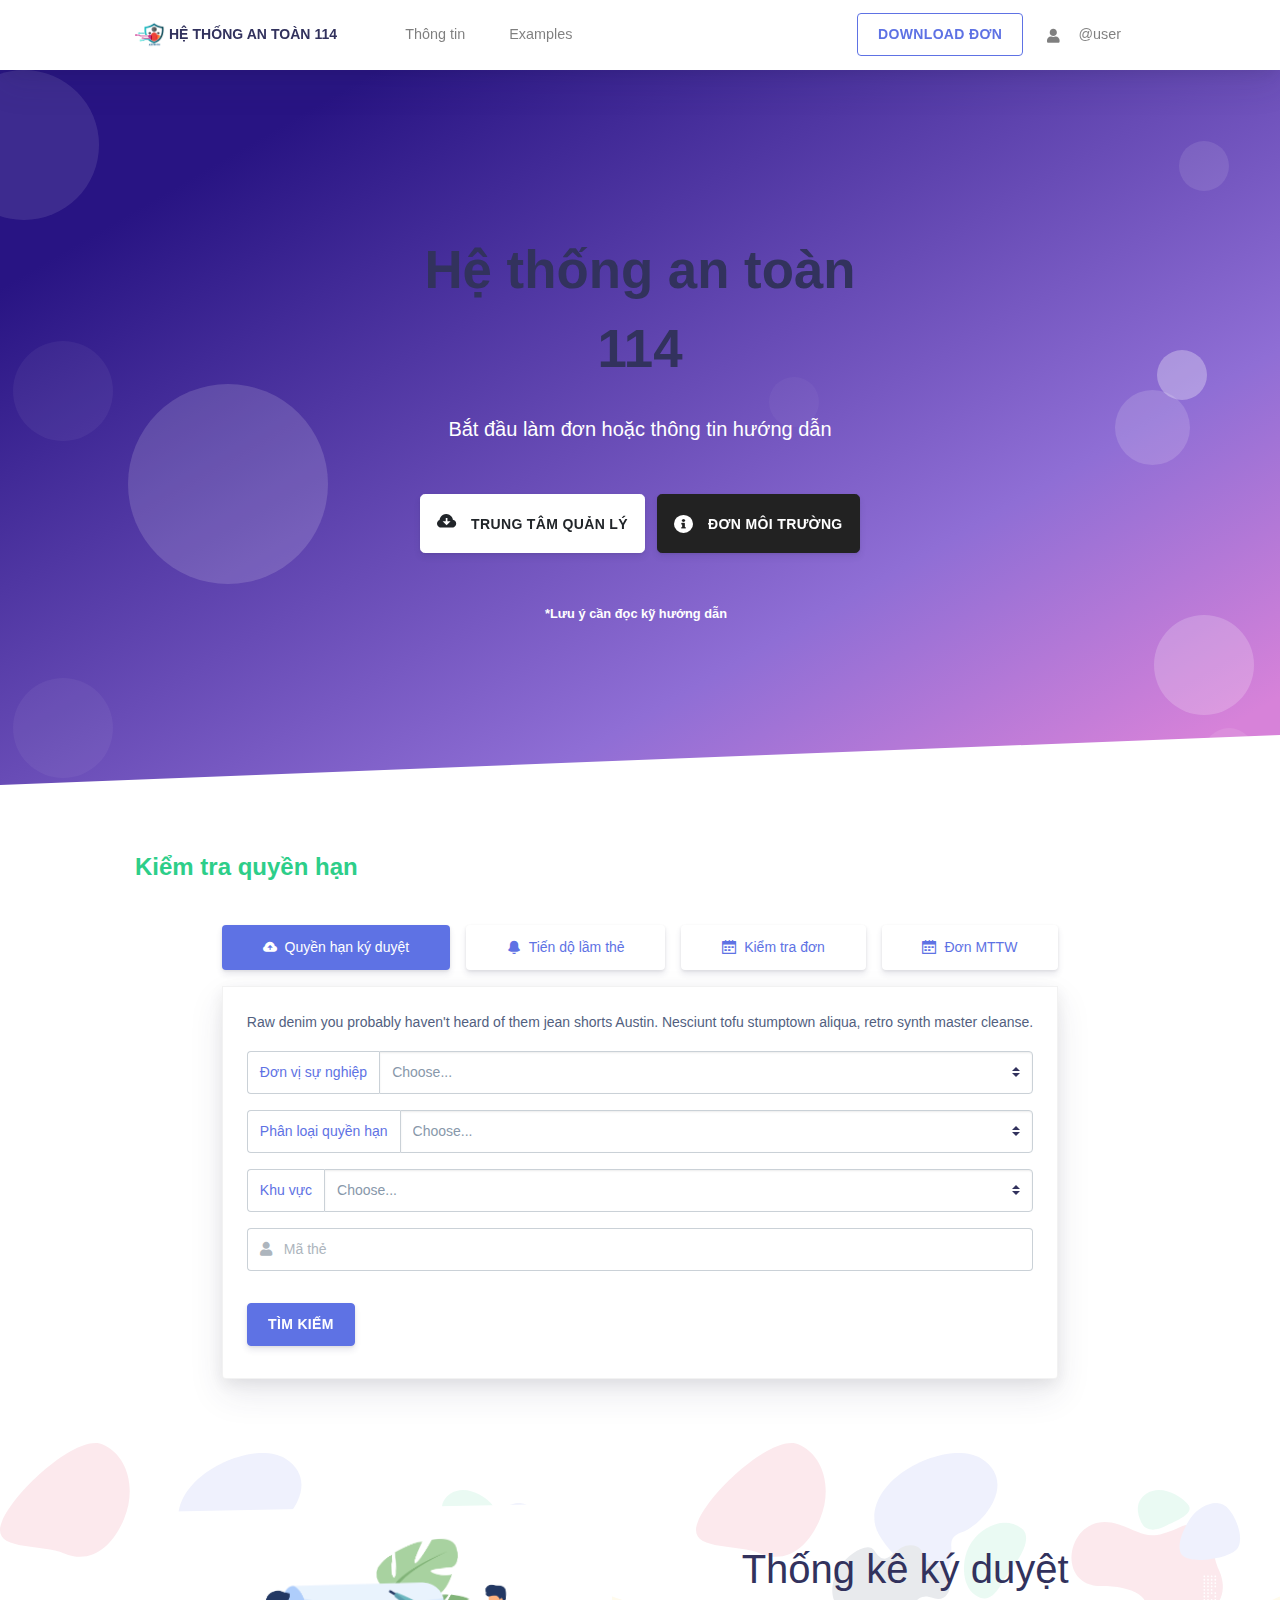
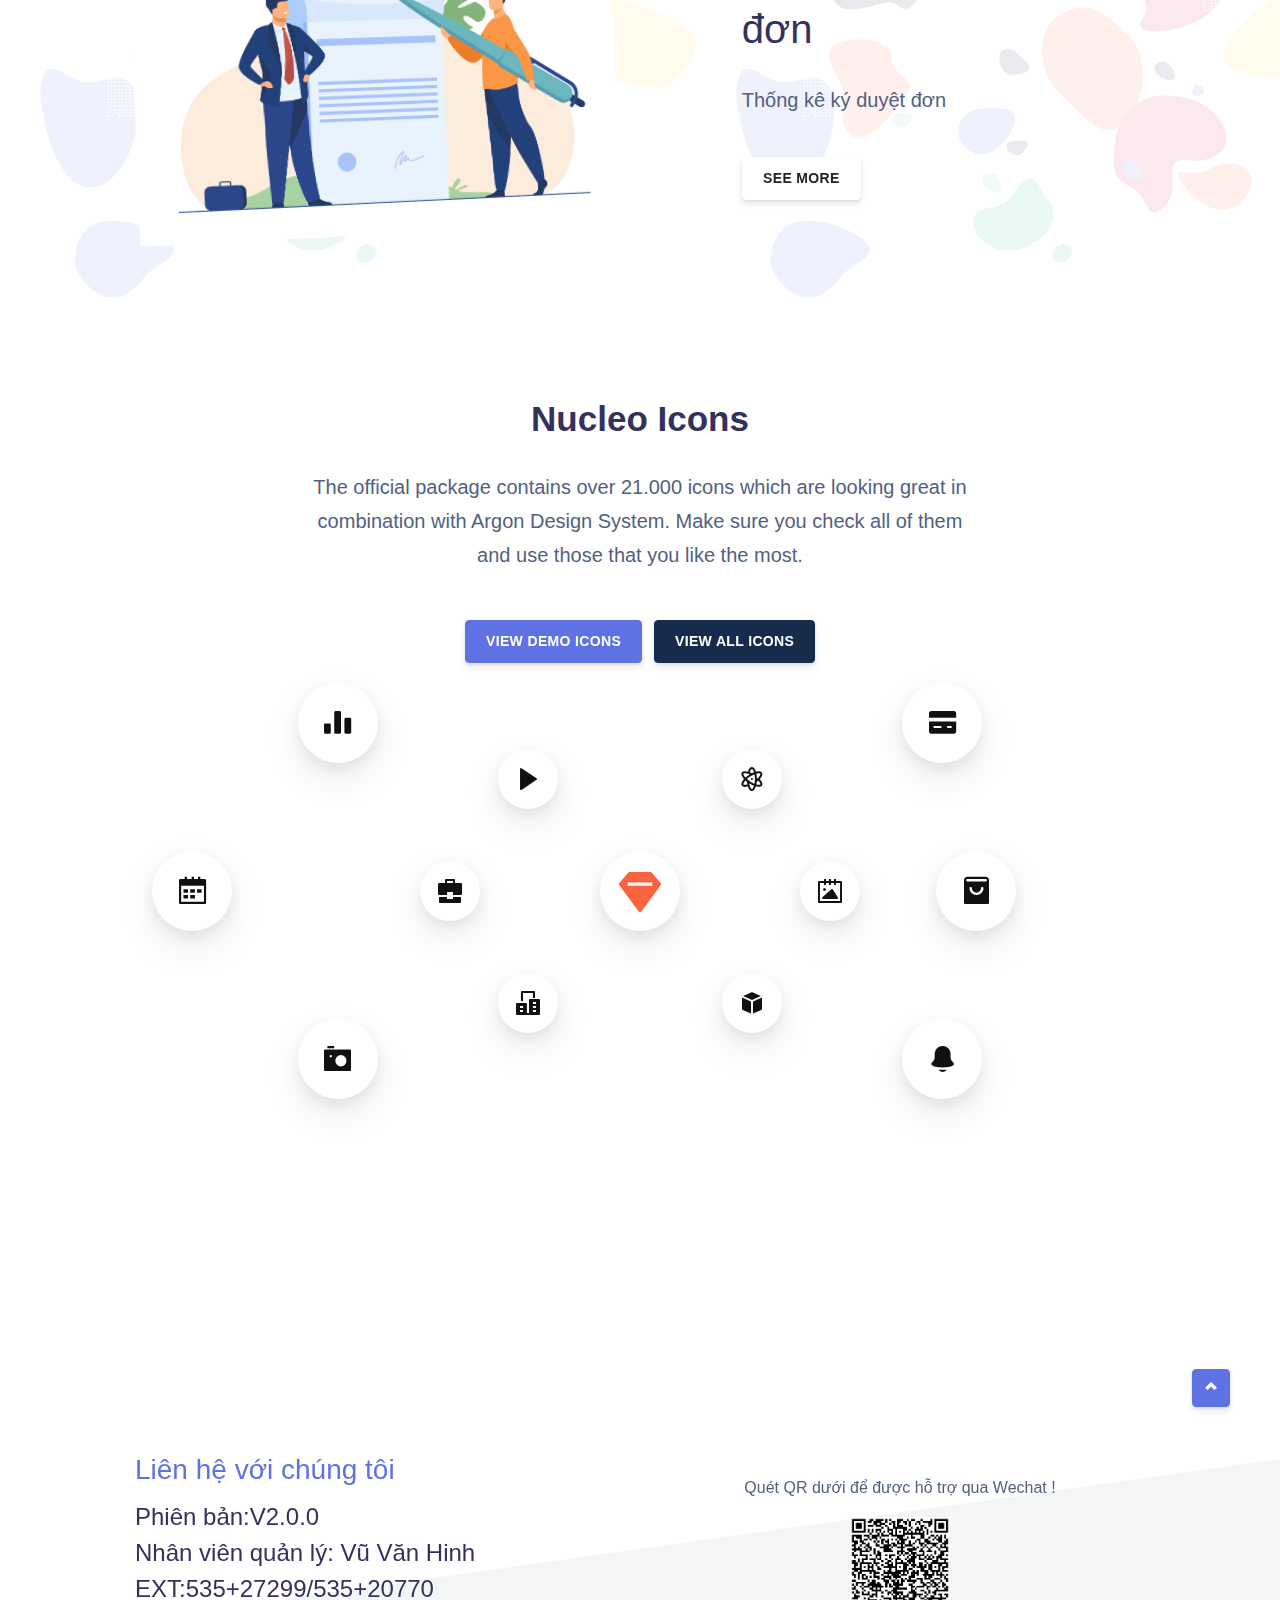
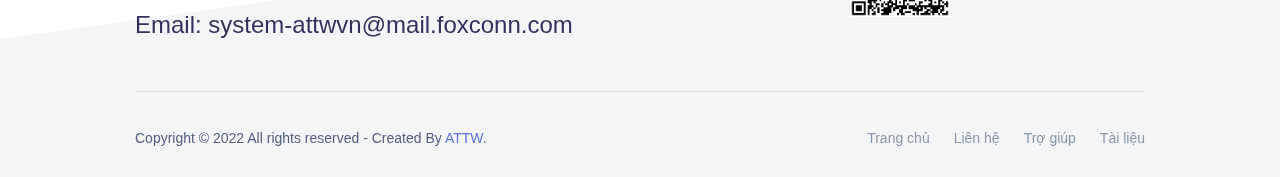
==== user.html @ 5fa516f0 "thêm các trang  mới" ====
<!DOCTYPE html>
<html lang="en">

<head>
  <meta charset="utf-8" />
  <meta name="viewport" content="width=device-width, initial-scale=1, shrink-to-fit=no">
  <link rel="shortcut icon" href="assets/img/icons/favicon.ico" type="image/x-icon">
  <title>
    Trang chủ
  </title>
  <!--     Fonts and icons     -->

  <link href="fontawesome-free-5.15.4-web/css/all.css" rel="stylesheet">
  <!-- Nucleo Icons -->
  <link href="./assets/css/nucleo-icons.css" rel="stylesheet" />
  <link href="./assets/css/nucleo-svg.css" rel="stylesheet" />
  <!-- Font Awesome Icons -->
  <link href="./assets/css/font-awesome.css" rel="stylesheet" />
  <link href="./assets/css/nucleo-svg.css" rel="stylesheet" />
  <!-- CSS Files -->
  <link href="./assets/css/argon-design-system.css?v=1.2.2" rel="stylesheet" />

  <link rel="stylesheet" href="./assets/css/main.css">
</head>

<body class="index-page">
  <!-- Navbar -->
  <nav id="navbar-main"
    class="navbar navbar-main navbar-expand-lg bg-white navbar-light position-sticky top-0 shadow py-2">
    <div class="container">
      <a class="navbar-brand mr-lg-5" href="./index.html">
        <img src="./assets/img/logosystem.png">
        Hệ thống An toàn 114
      </a>
      <button class="navbar-toggler" type="button" data-toggle="collapse" data-target="#navbar_global"
        aria-controls="navbar_global" aria-expanded="false" aria-label="Toggle navigation">
        <span class="navbar-toggler-icon"></span>
      </button>
      <div class="navbar-collapse collapse" id="navbar_global">
        <div class="navbar-collapse-header">
          <div class="row">
            <div class="col-6 collapse-brand">
              <a href="./index.html">
                <img src="./assets/img/logosystem.png">
              </a>
            </div>
            <div class="col-6 collapse-close">
              <button type="button" class="navbar-toggler" data-toggle="collapse" data-target="#navbar_global"
                aria-controls="navbar_global" aria-expanded="false" aria-label="Toggle navigation">
                <span></span>
                <span></span>
              </button>
            </div>
          </div>
        </div>
        <ul class="navbar-nav navbar-nav-hover align-items-lg-center">
            <li class="nav-item dropdown">
                <a href="#" class="nav-link" data-toggle="dropdown" href="#" role="button">
                  <i class="ni ni-ui-04 d-lg-none"></i>
                  <span class="nav-link-inner--text">Thông tin</span>
                </a>
                <div class="dropdown-menu dropdown-menu-xl">
                  <div class="dropdown-menu-inner">
                    <a href="#" class="media d-flex align-items-center">
                      <div class="icon icon-shape bg-gradient-primary rounded-circle text-white">
                        <i class="fas fa-pencil-alt"></i>
                      </div>
                      <div class="media-body ml-3">
                        <h6 class="heading text-primary mb-md-1">Thống kê ký duyệt</h6>
                        <p class="description d-none d-md-inline-block mb-0">Thống kê kí duyệt trực ban</p>
                      </div>
                    </a>
                    <a href="#" class="media d-flex align-items-center">
                      <div class="icon icon-shape bg-gradient-success rounded-circle text-white">
                        <i class="fas fa-comment"></i>
                      </div>
                      <div class="media-body ml-3">
                        <h6 class="heading text-primary mb-md-1">Tin nhắn báo sự cố</h6>
                        <p class="description d-none d-md-inline-block mb-0">Liệt kê gửi tin nhắn sự cố.</p>
                      </div>
                    </a>
                    <a href="#" class="media d-flex align-items-center">
                      <div class="icon icon-shape bg-gradient-warning rounded-circle text-white">
                        <i class="fas fa-viruses"></i>
                      </div>
                      <div class="media-body ml-3">
                        <h5 class="heading text-warning mb-md-1">Covid - 19</h5>
                        <p class="description d-none d-md-inline-block mb-0">Thông tin về Covid 19</p>
                      </div>
                    </a>
                  </div>
                </div>
              </li>
          <li class="nav-item dropdown">
            <a href="#" class="nav-link" data-toggle="dropdown" href="#" role="button">
              <i class="ni ni-collection d-lg-none"></i>
              <span class="nav-link-inner--text">Examples</span>
            </a>
            <div class="dropdown-menu">
              <a href="./examples/landing.html" class="dropdown-item">Landing</a>
              <a href="./examples/profile.html" class="dropdown-item">Profile</a>
              <a href="./examples/login.html" class="dropdown-item">Login</a>
              <a href="./examples/register.html" class="dropdown-item">Register</a>
            </div>
          </li>
        </ul>
        <ul class="navbar-nav align-items-lg-center ml-lg-auto">          
          <li class="nav-item">
            <a class="btn btn-outline-primary" href="#" target="_blank">
              <span class="nav-link-inner--text">Download đơn</span>
            </a>
          </li>
          <li class="nav-item dropdown">
            <a href="#" class="nav-link" data-toggle="dropdown" href="#" role="button">
              <i class="fas fa-user"></i>
              <span class="nav-link-inner--text">@user</span>
            </a>
            <div class="dropdown-menu">
              <a href="#" class="dropdown-item">Đổi mật khẩu</a>
              <a href="#" class="dropdown-item">Đăng xuất</a>
            </div>
          </li>
        </ul>
      </div>
    </div>
  </nav>
  <!-- End Navbar -->
  <div class="wrapper">
    <div class="section section-hero section-shaped">
      <div class="shape shape-style-1 shape-primary">
        <span class="span-150"></span>
        <span class="span-50"></span>
        <span class="span-50"></span>
        <span class="span-75"></span>
        <span class="span-100"></span>
        <span class="span-75"></span>
        <span class="span-50"></span>
        <span class="span-100"></span>
        <span class="span-50"></span>
        <span class="span-100"></span>
      </div>
      <div class="page-header">
        <div class="container shape-container d-flex align-items-center py-lg">
          <div class="col px-0">
            <div class="row align-items-center justify-content-center">
              <div class="col-lg-6 text-center">
                <div class="col-sm-12">
                  <h1 class="display-1 ">Hệ thống an toàn 114</h1>
                </div>
                <p class="lead text-white">Bắt đầu làm đơn hoặc thông tin hướng dẫn</p>
                <div class="btn-wrapper mt-5">
                  <a href="#" class="btn btn-lg btn-white btn-icon mb-3 mb-sm-0">
                    <span class="btn-inner--icon"><i class="ni ni-cloud-download-95"></i></span>
                    <span class="btn-inner--text">Trung tâm quản lý</span>
                  </a>
                  <a href="#" class="btn btn-lg btn-github btn-icon mb-3 mb-sm-0" target="_blank">
                    <span class="btn-inner--icon"><i class="fas fa-info-circle"></i></span>
                    <span class="btn-inner--text">Đơn môi trường</span>
                  </a>
                </div>
                <div class="mt-5">
                  <small class="font-weight-bold mb-0 mr-2 text-white">*Lưu ý cần đọc kỹ hướng dẫn</small>
                </div>
              </div>
            </div>
          </div>
        </div>
      </div>
      <div class="separator separator-bottom separator-skew zindex-100">
        <svg x="0" y="0" viewBox="0 0 2560 100" preserveAspectRatio="none" version="1.1"
          xmlns="http://www.w3.org/2000/svg">
          <polygon class="fill-white" points="2560 0 2560 100 0 100"></polygon>
        </svg>
      </div>
    </div>
    

    <div class="section section-components">
      <div class="container">
        <h3 class="h4 text-success font-weight-bold mb-4">Kiểm tra quyền hạn </h4>
          <div class="row justify-content-center">
            <div class="col-lg-16">
              <!-- Tabs with icons -->
              
              <div class="nav-wrapper">
                <ul class="nav nav-pills nav-fill flex-column flex-md-row" id="tabs-icons-text" role="tablist">
                  <li class="nav-item">
                    <a class="nav-link mb-sm-3 mb-md-0 active" id="tabs-icons-text-1-tab" data-toggle="tab"
                      href="#tabs-icons-text-1" role="tab" aria-controls="tabs-icons-text-1" aria-selected="true"><i
                        class="ni ni-cloud-upload-96 mr-2"></i>Quyền hạn ký duyệt</a>
                  </li>
                  <li class="nav-item">
                    <a class="nav-link mb-sm-3 mb-md-0" id="tabs-icons-text-2-tab" data-toggle="tab"
                      href="#tabs-icons-text-2" role="tab" aria-controls="tabs-icons-text-2" aria-selected="false"><i
                        class="ni ni-bell-55 mr-2"></i>Tiến dộ lầm thẻ</a>
                  </li>
                  <li class="nav-item">
                    <a class="nav-link mb-sm-3 mb-md-0" id="tabs-icons-text-3-tab" data-toggle="tab"
                      href="#tabs-icons-text-3" role="tab" aria-controls="tabs-icons-text-3" aria-selected="false"><i
                        class="ni ni-calendar-grid-58 mr-2"></i>Kiểm tra đơn</a>
                  </li>
                  <li class="nav-item">
                    <a class="nav-link mb-sm-3 mb-md-0" id="tabs-icons-text-3-tab" data-toggle="tab"
                      href="#tabs-icons-text-4" role="tab" aria-controls="tabs-icons-text-3" aria-selected="false"><i
                        class="ni ni-calendar-grid-58 mr-2"></i>Đơn MTTW</a>
                  </li>
                </ul>
              </div>
              <div class="card shadow">
                <div class="card-body">
                  <div class="tab-content" id="myTabContent">
                    <div class="tab-pane fade show active" id="tabs-icons-text-1" role="tabpanel"
                      aria-labelledby="tabs-icons-text-1-tab">
                       <p class="description">Raw denim you probably haven't heard of them jean shorts Austin. Nesciunt
                        tofu stumptown aliqua, retro synth master cleanse.</p>
                        <div class="input-group mb-3">
                            <div class="input-group-prepend">
                              <label class="input-group-text text-primary" for="inputGroupSelect01">Đơn vị sự nghiệp</label>
                            </div>
                            <select class="custom-select" id="inputGroupSelect01">
                              <option selected>Choose...</option>
                              <option value="1">One</option>
                              <option value="2">Two</option>
                              <option value="3">Three</option>
                            </select>
                        </div>
                        <div class="input-group mb-3">
                            <div class="input-group-prepend">
                              <label class="input-group-text text-primary" for="inputGroupSelect01">Phân loại quyền hạn</label>
                            </div>
                            <select class="custom-select" id="inputGroupSelect01">
                              <option selected>Choose...</option>
                              <option value="1">One</option>
                              <option value="2">Two</option>
                              <option value="3">Three</option>
                            </select>
                        </div>
                        <div class="input-group mb-3">
                            <div class="input-group-prepend">
                              <label class="input-group-text text-primary" for="inputGroupSelect01">Khu vực</label>
                            </div>
                            <select class="custom-select" id="inputGroupSelect01">
                              <option selected>Choose...</option>
                              <option value="1">One</option>
                              <option value="2">Two</option>
                              <option value="3">Three</option>
                            </select>
                        </div>
                        <div class="form-group">
                            <div class="input-group mb-4">
                              <div class="input-group-prepend">
                                <span class="input-group-text"><i class="fas fa-user"></i></span>
                              </div>
                              <input class="form-control" placeholder="Mã thẻ" type="text">
                            </div>
                        </div>
                        <button type="button" class="btn btn-primary ">Tìm kiếm</button>
                    </div>
                    <div class="tab-pane fade" id="tabs-icons-text-2" role="tabpanel"
                      aria-labelledby="tabs-icons-text-2-tab">
                        <div class="form-group">
                            <div class="input-group mb-4">
                            <div class="input-group-prepend">
                                <span class="input-group-text"><i class="fas fa-user"></i></span>
                            </div>
                            <input class="form-control" placeholder="CMND / hộ chiếu" type="text">
                            </div>
                        </div>
                        <button type="button" class="btn btn-primary ">Tìm kiếm</button>
                    </div>
                    <div class="tab-pane fade" id="tabs-icons-text-3" role="tabpanel"
                      aria-labelledby="tabs-icons-text-3-tab">
                        <div class="input-group mb-3">
                            <div class="input-group-prepend">
                            <label class="input-group-text text-primary" for="inputGroupSelect01">Loại đơn</label>
                            </div>
                            <select class="custom-select" id="inputGroupSelect01">
                            <option selected>Choose...</option>
                            <option value="1">One</option>
                            <option value="2">Two</option>
                            <option value="3">Three</option>
                            </select>                        
                        </div>
                        <div class="form-group">
                            <div class="input-group mb-4">
                            <div class="input-group-prepend">
                                <span class="input-group-text"><i class="fas fa-user"></i></span>
                            </div>
                            <input class="form-control" placeholder="Mã đơn" type="text">
                            </div>
                        </div>
                        <button type="button" class="btn btn-primary ">Tìm kiếm</button>
                    </div>
                    <div class="tab-pane fade" id="tabs-icons-text-4" role="tabpanel"
                      aria-labelledby="tabs-icons-text-3-tab">
                        <p class="description">Test</p>
                        <div class="input-group mb-3">
                            <div class="input-group-prepend">
                            <label class="input-group-text text-primary" for="inputGroupSelect01">Loại đơn</label>
                            </div>
                            <select class="custom-select" id="inputGroupSelect01">
                            <option selected>Choose...</option>
                            <option value="1">One</option>
                            <option value="2">Two</option>
                            <option value="3">Three</option>
                            </select>                        
                        </div>
                        <div class="form-group">
                            <div class="input-group mb-4">
                            <div class="input-group-prepend">
                                <span class="input-group-text"><i class="fas fa-user"></i></span>
                            </div>
                            <input class="form-control" placeholder="Mã đơn" type="text">
                            </div>
                        </div>
                        <button type="button" class="btn btn-primary ">Tìm kiếm</button>
                        </div>
                  </div>
                </div>
              </div>
            </div>
           
          </div>


      </div>
    </div>
  </div>
  </div>


  <div class="section" style="background-image: url('./assets/img/ill/1.svg');">
    <div class="container py-md">
      <div class="row justify-content-between align-items-center">
        <div class="col-lg-6 mb-lg-auto">
          <div class="rounded overflow-hidden transform-perspective-left">
            <div id="carousel_example" class="carousel slide" data-ride="carousel">
              <ol class="carousel-indicators">
                <li data-target="#carousel_example" data-slide-to="0" class="active"></li>
                <li data-target="#carousel_example" data-slide-to="1"></li>
                <li data-target="#carousel_example" data-slide-to="2"></li>
              </ol>
              <div class="carousel-inner">
                <div class="carousel-item active">
                  <img class="img-fluid" src="./assets/img/theme/10491.jpg" alt="First slide">
                </div>
                <div class="carousel-item">
                  <img class="img-fluid" src="./assets/img/theme/4952521.jpg" alt="Second slide">
                </div>
                <div class="carousel-item">
                  <img class="img-fluid" src="./assets/img/theme/male-lawyer-signing-contract-with-pen-clipboard.jpg" alt="Third slide">
                </div>
              </div>
              <a class="carousel-control-prev" href="#carousel_example" role="button" data-slide="prev">
                <span class="carousel-control-prev-icon" aria-hidden="true"></span>
                <span class="sr-only">Previous</span>
              </a>
              <a class="carousel-control-next" href="#carousel_example" role="button" data-slide="next">
                <span class="carousel-control-next-icon" aria-hidden="true"></span>
                <span class="sr-only">Next</span>
              </a>
            </div>
          </div>
        </div>
        <div class="col-lg-5 mb-5 mb-lg-0">
          <h1 class="font-weight-light">Thống kê ký duyệt đơn</h1>
          <p class="lead mt-4">Thống kê ký duyệt đơn </p>
          <a href="#"
            class="btn btn-white mt-4">See more</a>
        </div>
      </div>
    </div>
  </div>
  <div class="section section-lg section-nucleo-icons pb-250">
    <div class="container">
      <div class="row justify-content-center">
        <div class="col-lg-8 text-center">
          <h2 class="display-3">Nucleo Icons</h2>
          <p class="lead">
            The official package contains over 21.000 icons which are looking great in combination with Argon Design
            System. Make sure you check all of them and use those that you like the most.
          </p>
          <div class="btn-wrapper">
            <a href="https://demos.creative-tim.com/argon-design-system/docs/foundation/icons.html"
              class="btn btn-primary">View demo icons</a>
            <a href="https://nucleoapp.com/?ref=1712" target="_blank" rel="nofollow"
              class="btn btn-default mt-3 mt-md-0">View all icons</a>
          </div>
        </div>
      </div>
      <div class="blur--hover">
        <a href="#" rel="nofollow">
          <div class="icons-container blur-item mt-5 on-screen" data-toggle="on-screen">
            <!-- Center -->
            <i class="icon ni ni-diamond"></i>
            <!-- Right 1 -->
            <i class="icon icon-sm ni ni-album-2"></i>
            <i class="icon icon-sm ni ni-app"></i>
            <i class="icon icon-sm ni ni-atom"></i>
            <!-- Right 2 -->
            <i class="icon ni ni-bag-17"></i>
            <i class="icon ni ni-bell-55"></i>
            <i class="icon ni ni-credit-card"></i>
            <!-- Left 1 -->
            <i class="icon icon-sm ni ni-briefcase-24"></i>
            <i class="icon icon-sm ni ni-building"></i>
            <i class="icon icon-sm ni ni-button-play"></i>
            <!-- Left 2 -->
            <i class="icon ni ni-calendar-grid-58"></i>
            <i class="icon ni ni-camera-compact"></i>
            <i class="icon ni ni-chart-bar-32"></i>
          </div>
          <span class="blur-hidden h5 text-success">Làm đơn ra vào cổng & hỗ trợ</span>
        </a>
      </div>
    </div>
  </div>
  <br /><br />
  <div class="back-to-top">
    <button class="btn btn-primary btn-icon-only back-to-top" type="button" name="button">
      <i class="ni ni-bold-up"></i>
    </button>
  </div>
  <footer class="footer has-cards">

    <div class="container">
      <div class="row row-grid align-items-center mb-5">
        <div class="col-lg-6">
          <h3 class="text-primary font-weight-light mb-2">Liên hệ với chúng tôi</h3>
          <h4 class="mb-0 font-weight-light">

            Phiên bản:V2.0.0<br>
            Nhân viên quản lý: Vũ Văn Hinh<br>
            EXT:535+27299/535+20770<br>
            Email: system-attwvn@mail.foxconn.com

          </h4>
        </div>
        <div class="col-lg-6 text-lg-center btn-wrapper">
          <p>Quét QR dưới để được hỗ trợ qua Wechat !</p>
          <img src="../assets/img/FortestQRRRRR.png" alt="QR" width="100px">
        </div>
      </div>
      <hr>
      <div class="row align-items-center justify-content-md-between">
        <div class="col-md-6">
          <div class="copyright">
            Copyright &copy; 2022 All rights reserved - Created By <a href="" target="_blank">ATTW</a>.
          </div>
        </div>
        <div class="col-md-6">
          <ul class="nav nav-footer justify-content-end">
            <li class="nav-item">
              <a href="" class="nav-link" target="_blank">Trang chủ</a>
            </li>
            <li class="nav-item">
              <a href="" class="nav-link" target="_blank">Liên hệ</a>
            </li>
            <li class="nav-item">
              <a href="" class="nav-link" target="_blank">Trợ giúp</a>
            </li>
            <li class="nav-item">
              <a href="" class="nav-link" target="_blank">Tài liệu</a>
            </li>
          </ul>
        </div>
      </div>
    </div>
  </footer>
  </div>
  <!--   Core JS Files   -->
  <script src="./assets/js/core/jquery.min.js" type="text/javascript"></script>
  <script src="./assets/js/core/popper.min.js" type="text/javascript"></script>
  <script src="./assets/js/core/bootstrap.min.js" type="text/javascript"></script>
  <script src="./assets/js/plugins/perfect-scrollbar.jquery.min.js"></script>
  <!--  Plugin for Switches, full documentation here: http://www.jque.re/plugins/version3/bootstrap.switch/ -->
  <script src="./assets/js/plugins/bootstrap-switch.js"></script>
  <!--  Plugin for the Sliders, full documentation here: http://refreshless.com/nouislider/ -->
  <script src="./assets/js/plugins/nouislider.min.js" type="text/javascript"></script>
  <script src="./assets/js/plugins/moment.min.js"></script>
  <script src="./assets/js/plugins/datetimepicker.js" type="text/javascript"></script>
  <script src="./assets/js/plugins/bootstrap-datepicker.min.js"></script>
 
</body>

</html>
---- assets/css/nucleo-icons.css ----
/*--------------------------------

hermes-dashboard-icons Web Font - built using nucleoapp.com
License - nucleoapp.com/license/

-------------------------------- */
@font-face {
  font-family: 'NucleoIcons';
  src: url('../fonts/nucleo-icons.eot');
  src: url('../fonts/nucleo-icons.eot') format('embedded-opentype'), url('../fonts/nucleo-icons.woff2') format('woff2'), url('../fonts/nucleo-icons.woff') format('woff'), url('../fonts/nucleo-icons.ttf') format('truetype'), url('../fonts/nucleo-icons.svg') format('svg');
  font-weight: normal;
  font-style: normal;
}

/*------------------------
    base class definition
-------------------------*/
.ni {
  display: inline-block;
  font: normal normal normal 14px/1 NucleoIcons;
  font-size: inherit;
  text-rendering: auto;
  -webkit-font-smoothing: antialiased;
  -moz-osx-font-smoothing: grayscale;
}

/*------------------------
  change icon size
-------------------------*/
.ni-lg {
  font-size: 1.33333333em;
  line-height: 0.75em;
  vertical-align: -15%;
}

.ni-2x {
  font-size: 2em;
}

.ni-3x {
  font-size: 3em;
}

.ni-4x {
  font-size: 4em;
}

.ni-5x {
  font-size: 5em;
}

/*----------------------------------
  add a square/circle background
-----------------------------------*/
.ni.square,
.ni.circle {
  padding: 0.33333333em;
  vertical-align: -16%;
  background-color: #eee;
}

.ni.circle {
  border-radius: 50%;
}

/*------------------------
  list icons
-------------------------*/
.ni-ul {
  padding-left: 0;
  margin-left: 2.14285714em;
  list-style-type: none;
}

.ni-ul>li {
  position: relative;
}

.ni-ul>li>.ni {
  position: absolute;
  left: -1.57142857em;
  top: 0.14285714em;
  text-align: center;
}

.ni-ul>li>.ni.lg {
  top: 0;
  left: -1.35714286em;
}

.ni-ul>li>.ni.circle,
.ni-ul>li>.ni.square {
  top: -0.19047619em;
  left: -1.9047619em;
}

/*------------------------
  spinning icons
-------------------------*/
.ni.spin {
  -webkit-animation: nc-spin 2s infinite linear;
  -moz-animation: nc-spin 2s infinite linear;
  animation: nc-spin 2s infinite linear;
}

@-webkit-keyframes nc-spin {
  0% {
    -webkit-transform: rotate(0deg);
  }

  100% {
    -webkit-transform: rotate(360deg);
  }
}

@-moz-keyframes nc-spin {
  0% {
    -moz-transform: rotate(0deg);
  }

  100% {
    -moz-transform: rotate(360deg);
  }
}

@keyframes nc-spin {
  0% {
    -webkit-transform: rotate(0deg);
    -moz-transform: rotate(0deg);
    -ms-transform: rotate(0deg);
    -o-transform: rotate(0deg);
    transform: rotate(0deg);
  }

  100% {
    -webkit-transform: rotate(360deg);
    -moz-transform: rotate(360deg);
    -ms-transform: rotate(360deg);
    -o-transform: rotate(360deg);
    transform: rotate(360deg);
  }
}

/*------------------------
  rotated/flipped icons
-------------------------*/
.ni.rotate-90 {
  filter: progid:DXImageTransform.Microsoft.BasicImage(rotation=1);
  -webkit-transform: rotate(90deg);
  -moz-transform: rotate(90deg);
  -ms-transform: rotate(90deg);
  -o-transform: rotate(90deg);
  transform: rotate(90deg);
}

.ni.rotate-180 {
  filter: progid:DXImageTransform.Microsoft.BasicImage(rotation=2);
  -webkit-transform: rotate(180deg);
  -moz-transform: rotate(180deg);
  -ms-transform: rotate(180deg);
  -o-transform: rotate(180deg);
  transform: rotate(180deg);
}

.ni.rotate-270 {
  filter: progid:DXImageTransform.Microsoft.BasicImage(rotation=3);
  -webkit-transform: rotate(270deg);
  -moz-transform: rotate(270deg);
  -ms-transform: rotate(270deg);
  -o-transform: rotate(270deg);
  transform: rotate(270deg);
}

.ni.flip-y {
  filter: progid:DXImageTransform.Microsoft.BasicImage(rotation=0);
  -webkit-transform: scale(-1, 1);
  -moz-transform: scale(-1, 1);
  -ms-transform: scale(-1, 1);
  -o-transform: scale(-1, 1);
  transform: scale(-1, 1);
}

.ni.flip-x {
  filter: progid:DXImageTransform.Microsoft.BasicImage(rotation=2);
  -webkit-transform: scale(1, -1);
  -moz-transform: scale(1, -1);
  -ms-transform: scale(1, -1);
  -o-transform: scale(1, -1);
  transform: scale(1, -1);
}

/*------------------------
    font icons
-------------------------*/

.ni-active-40::before {
  content: "\ea02";
}

.ni-air-baloon::before {
  content: "\ea03";
}

.ni-album-2::before {
  content: "\ea04";
}

.ni-align-center::before {
  content: "\ea05";
}

.ni-align-left-2::before {
  content: "\ea06";
}

.ni-ambulance::before {
  content: "\ea07";
}

.ni-app::before {
  content: "\ea08";
}

.ni-archive-2::before {
  content: "\ea09";
}

.ni-atom::before {
  content: "\ea0a";
}

.ni-badge::before {
  content: "\ea0b";
}

.ni-bag-17::before {
  content: "\ea0c";
}

.ni-basket::before {
  content: "\ea0d";
}

.ni-bell-55::before {
  content: "\ea0e";
}

.ni-bold-down::before {
  content: "\ea0f";
}

.ni-bold-left::before {
  content: "\ea10";
}

.ni-bold-right::before {
  content: "\ea11";
}

.ni-bold-up::before {
  content: "\ea12";
}

.ni-bold::before {
  content: "\ea13";
}

.ni-book-bookmark::before {
  content: "\ea14";
}

.ni-books::before {
  content: "\ea15";
}

.ni-box-2::before {
  content: "\ea16";
}

.ni-briefcase-24::before {
  content: "\ea17";
}

.ni-building::before {
  content: "\ea18";
}

.ni-bulb-61::before {
  content: "\ea19";
}

.ni-bullet-list-67::before {
  content: "\ea1a";
}

.ni-bus-front-12::before {
  content: "\ea1b";
}

.ni-button-pause::before {
  content: "\ea1c";
}

.ni-button-play::before {
  content: "\ea1d";
}

.ni-button-power::before {
  content: "\ea1e";
}

.ni-calendar-grid-58::before {
  content: "\ea1f";
}

.ni-camera-compact::before {
  content: "\ea20";
}

.ni-caps-small::before {
  content: "\ea21";
}

.ni-cart::before {
  content: "\ea22";
}

.ni-chart-bar-32::before {
  content: "\ea23";
}

.ni-chart-pie-35::before {
  content: "\ea24";
}

.ni-chat-round::before {
  content: "\ea25";
}

.ni-check-bold::before {
  content: "\ea26";
}

.ni-circle-08::before {
  content: "\ea27";
}

.ni-cloud-download-95::before {
  content: "\ea28";
}

.ni-cloud-upload-96::before {
  content: "\ea29";
}

.ni-compass-04::before {
  content: "\ea2a";
}

.ni-controller::before {
  content: "\ea2b";
}

.ni-credit-card::before {
  content: "\ea2c";
}

.ni-curved-next::before {
  content: "\ea2d";
}

.ni-delivery-fast::before {
  content: "\ea2e";
}

.ni-diamond::before {
  content: "\ea2f";
}

.ni-email-83::before {
  content: "\ea30";
}

.ni-fat-add::before {
  content: "\ea31";
}

.ni-fat-delete::before {
  content: "\ea32";
}

.ni-fat-remove::before {
  content: "\ea33";
}

.ni-favourite-28::before {
  content: "\ea34";
}

.ni-folder-17::before {
  content: "\ea35";
}

.ni-glasses-2::before {
  content: "\ea36";
}

.ni-hat-3::before {
  content: "\ea37";
}

.ni-headphones::before {
  content: "\ea38";
}

.ni-html5::before {
  content: "\ea39";
}

.ni-istanbul::before {
  content: "\ea3a";
}

.ni-key-25::before {
  content: "\ea3b";
}

.ni-laptop::before {
  content: "\ea3c";
}

.ni-like-2::before {
  content: "\ea3d";
}

.ni-lock-circle-open::before {
  content: "\ea3e";
}

.ni-map-big::before {
  content: "\ea3f";
}

.ni-mobile-button::before {
  content: "\ea40";
}

.ni-money-coins::before {
  content: "\ea41";
}

.ni-note-03::before {
  content: "\ea42";
}

.ni-notification-70::before {
  content: "\ea43";
}

.ni-palette::before {
  content: "\ea44";
}

.ni-paper-diploma::before {
  content: "\ea45";
}

.ni-pin-3::before {
  content: "\ea46";
}

.ni-planet::before {
  content: "\ea47";
}

.ni-ruler-pencil::before {
  content: "\ea48";
}

.ni-satisfied::before {
  content: "\ea49";
}
.ni-user::before{
  content: "\f007";
}
.ni-scissors::before {
  content: "\ea4a";
}

.ni-send::before {
  content: "\ea4b";
}

.ni-settings-gear-65::before {
  content: "\ea4c";
}

.ni-settings::before {
  content: "\ea4d";
}

.ni-single-02::before {
  content: "\ea4e";
}

.ni-single-copy-04::before {
  content: "\ea4f";
}

.ni-sound-wave::before {
  content: "\ea50";
}

.ni-spaceship::before {
  content: "\ea51";
}

.ni-square-pin::before {
  content: "\ea52";
}

.ni-support-16::before {
  content: "\ea53";
}

.ni-tablet-button::before {
  content: "\ea54";
}

.ni-tag::before {
  content: "\ea55";
}

.ni-tie-bow::before {
  content: "\ea56";
}

.ni-time-alarm::before {
  content: "\ea57";
}

.ni-trophy::before {
  content: "\ea58";
}

.ni-tv-2::before {
  content: "\ea59";
}

.ni-umbrella-13::before {
  content: "\ea5a";
}

.ni-user-run::before {
  content: "\ea5b";
}

.ni-vector::before {
  content: "\ea5c";
}

.ni-watch-time::before {
  content: "\ea5d";
}

.ni-world::before {
  content: "\ea5e";
}

.ni-zoom-split-in::before {
  content: "\ea5f";
}

.ni-collection::before {
  content: "\ea60";
}

.ni-image::before {
  content: "\ea61";
}

.ni-shop::before {
  content: "\ea62";
}

.ni-ungroup::before {
  content: "\ea63";
}

.ni-world-2::before {
  content: "\ea64";
}

.ni-ui-04::before {
  content: "\ea65";
}


/* all icon font classes list here */
---- assets/css/nucleo-svg.css ----
/* Generated using nucleoapp.com */
/* --------------------------------

Icon colors

-------------------------------- */

.icon {
  display: inline-block;
  /* icon primary color */
  color: #111111;
  height: 1em;
  width: 1em;
}

.icon use {
  /* icon secondary color - fill */
  fill: #7ea6f6;
}

.icon.icon-outline use {
  /* icon secondary color - stroke */
  stroke: #7ea6f6;
}

/* --------------------------------

Change icon size

-------------------------------- */

.icon-xs {
  height: 0.5em;
  width: 0.5em;
}

.icon-sm {
  height: 0.8em;
  width: 0.8em;
}

.icon-lg {
  height: 1.6em;
  width: 1.6em;
}

.icon-xl {
  height: 2em;
  width: 2em;
}

/* -------------------------------- 

Align icon and text 

-------------------------------- */

.icon-text-aligner {
  /* add this class to parent element that contains icon + text */
  display: flex;
  align-items: center;
}

.icon-text-aligner .icon {
  color: inherit;
  margin-right: 0.4em;
}

.icon-text-aligner .icon use {
  color: inherit;
  fill: currentColor;
}

.icon-text-aligner .icon.icon-outline use {
  stroke: currentColor;
}

/* -------------------------------- 

Icon reset values - used to enable color customizations

-------------------------------- */

.icon {
  fill: currentColor;
  stroke: none;
}

.icon.icon-outline {
  fill: none;
  stroke: currentColor;
}

.icon use {
  stroke: none;
}

.icon.icon-outline use {
  fill: none;
}

/* -------------------------------- 

Stroke effects - Nucleo outline icons

- 16px icons -> up to 1px stroke (16px outline icons do not support stroke changes)
- 24px, 32px icons -> up to 2px stroke
- 48px, 64px icons -> up to 4px stroke

-------------------------------- */

.icon-outline.icon-stroke-1 {
  stroke-width: 1px;
}

.icon-outline.icon-stroke-2 {
  stroke-width: 2px;
}

.icon-outline.icon-stroke-3 {
  stroke-width: 3px;
}

.icon-outline.icon-stroke-4 {
  stroke-width: 4px;
}

.icon-outline.icon-stroke-1 use,
.icon-outline.icon-stroke-3 use {
  -webkit-transform: translateX(0.5px) translateY(0.5px);
  -moz-transform: translateX(0.5px) translateY(0.5px);
  -ms-transform: translateX(0.5px) translateY(0.5px);
  -o-transform: translateX(0.5px) translateY(0.5px);
  transform: translateX(0.5px) translateY(0.5px);
}
---- assets/css/nucleo-svg.css ----
/* Generated using nucleoapp.com */
/* --------------------------------

Icon colors

-------------------------------- */

.icon {
  display: inline-block;
  /* icon primary color */
  color: #111111;
  height: 1em;
  width: 1em;
}

.icon use {
  /* icon secondary color - fill */
  fill: #7ea6f6;
}

.icon.icon-outline use {
  /* icon secondary color - stroke */
  stroke: #7ea6f6;
}

/* --------------------------------

Change icon size

-------------------------------- */

.icon-xs {
  height: 0.5em;
  width: 0.5em;
}

.icon-sm {
  height: 0.8em;
  width: 0.8em;
}

.icon-lg {
  height: 1.6em;
  width: 1.6em;
}

.icon-xl {
  height: 2em;
  width: 2em;
}

/* -------------------------------- 

Align icon and text 

-------------------------------- */

.icon-text-aligner {
  /* add this class to parent element that contains icon + text */
  display: flex;
  align-items: center;
}

.icon-text-aligner .icon {
  color: inherit;
  margin-right: 0.4em;
}

.icon-text-aligner .icon use {
  color: inherit;
  fill: currentColor;
}

.icon-text-aligner .icon.icon-outline use {
  stroke: currentColor;
}

/* -------------------------------- 

Icon reset values - used to enable color customizations

-------------------------------- */

.icon {
  fill: currentColor;
  stroke: none;
}

.icon.icon-outline {
  fill: none;
  stroke: currentColor;
}

.icon use {
  stroke: none;
}

.icon.icon-outline use {
  fill: none;
}

/* -------------------------------- 

Stroke effects - Nucleo outline icons

- 16px icons -> up to 1px stroke (16px outline icons do not support stroke changes)
- 24px, 32px icons -> up to 2px stroke
- 48px, 64px icons -> up to 4px stroke

-------------------------------- */

.icon-outline.icon-stroke-1 {
  stroke-width: 1px;
}

.icon-outline.icon-stroke-2 {
  stroke-width: 2px;
}

.icon-outline.icon-stroke-3 {
  stroke-width: 3px;
}

.icon-outline.icon-stroke-4 {
  stroke-width: 4px;
}

.icon-outline.icon-stroke-1 use,
.icon-outline.icon-stroke-3 use {
  -webkit-transform: translateX(0.5px) translateY(0.5px);
  -moz-transform: translateX(0.5px) translateY(0.5px);
  -ms-transform: translateX(0.5px) translateY(0.5px);
  -o-transform: translateX(0.5px) translateY(0.5px);
  transform: translateX(0.5px) translateY(0.5px);
}
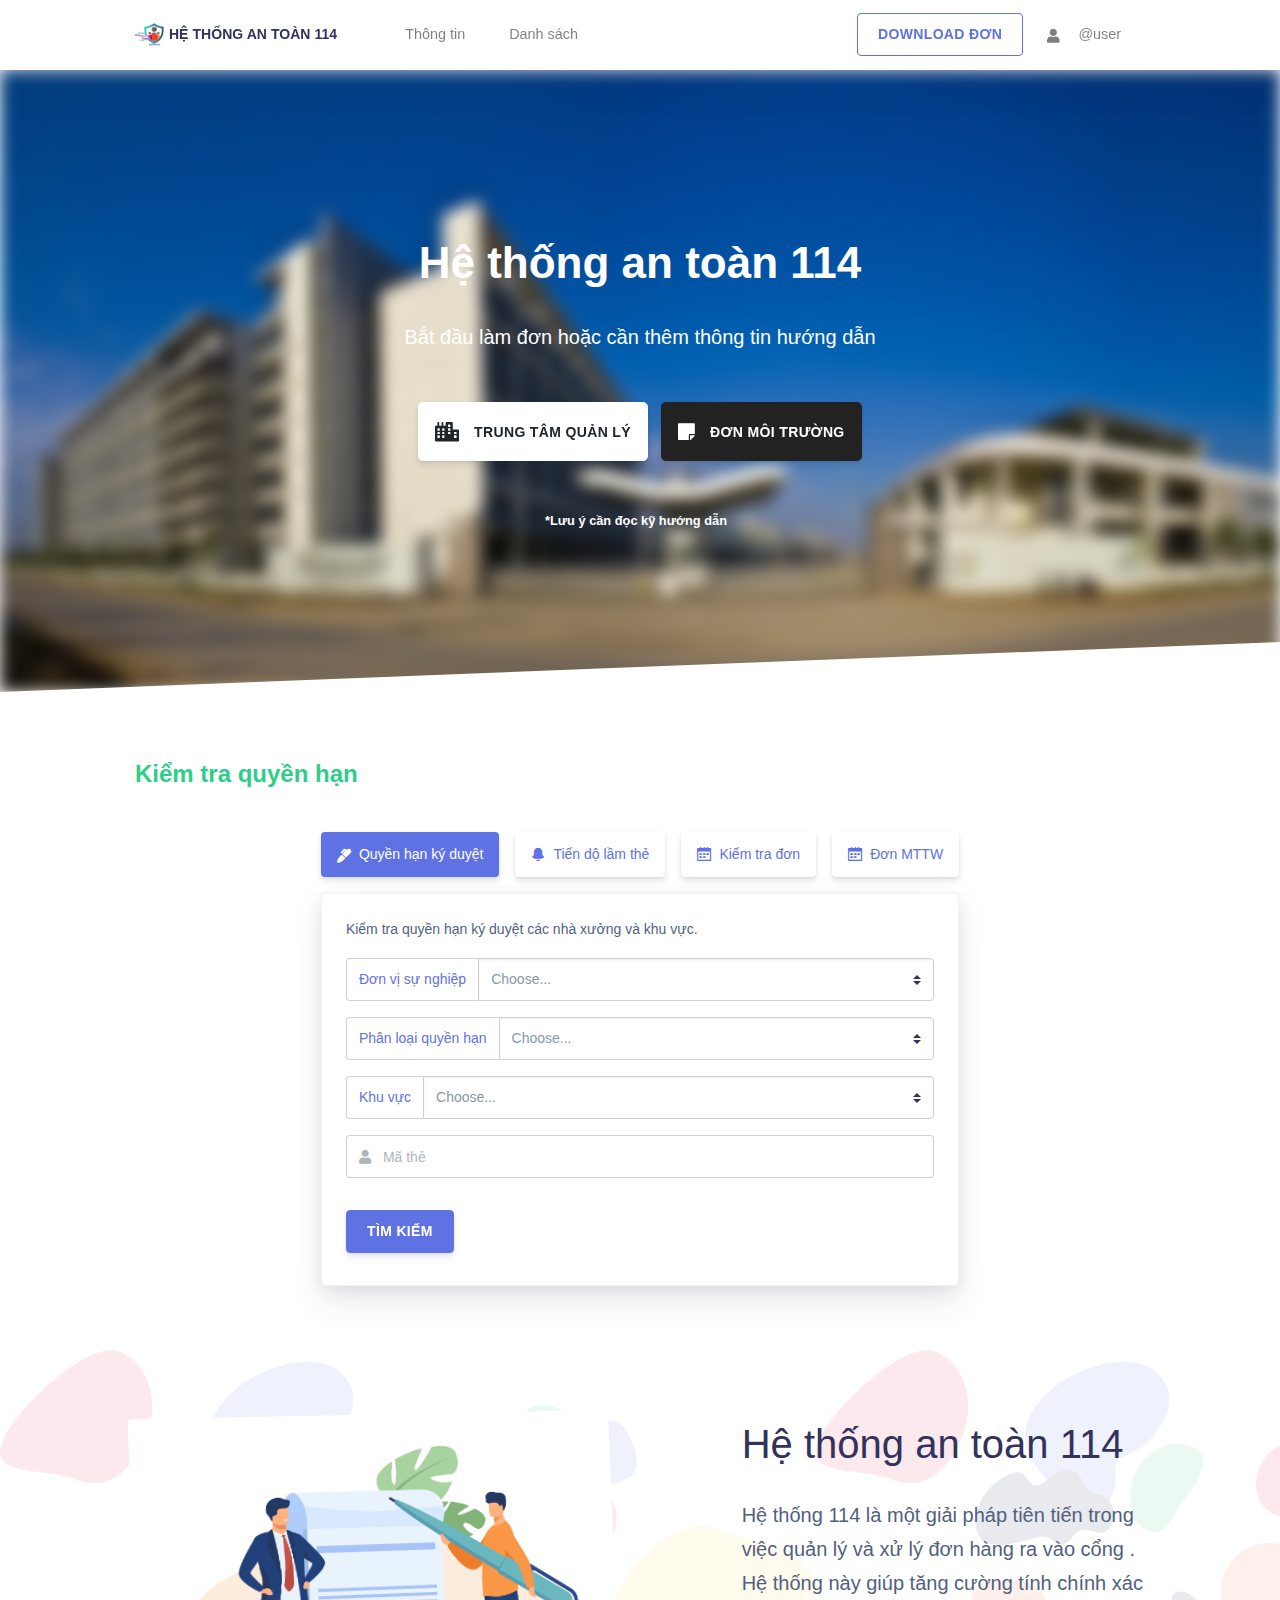
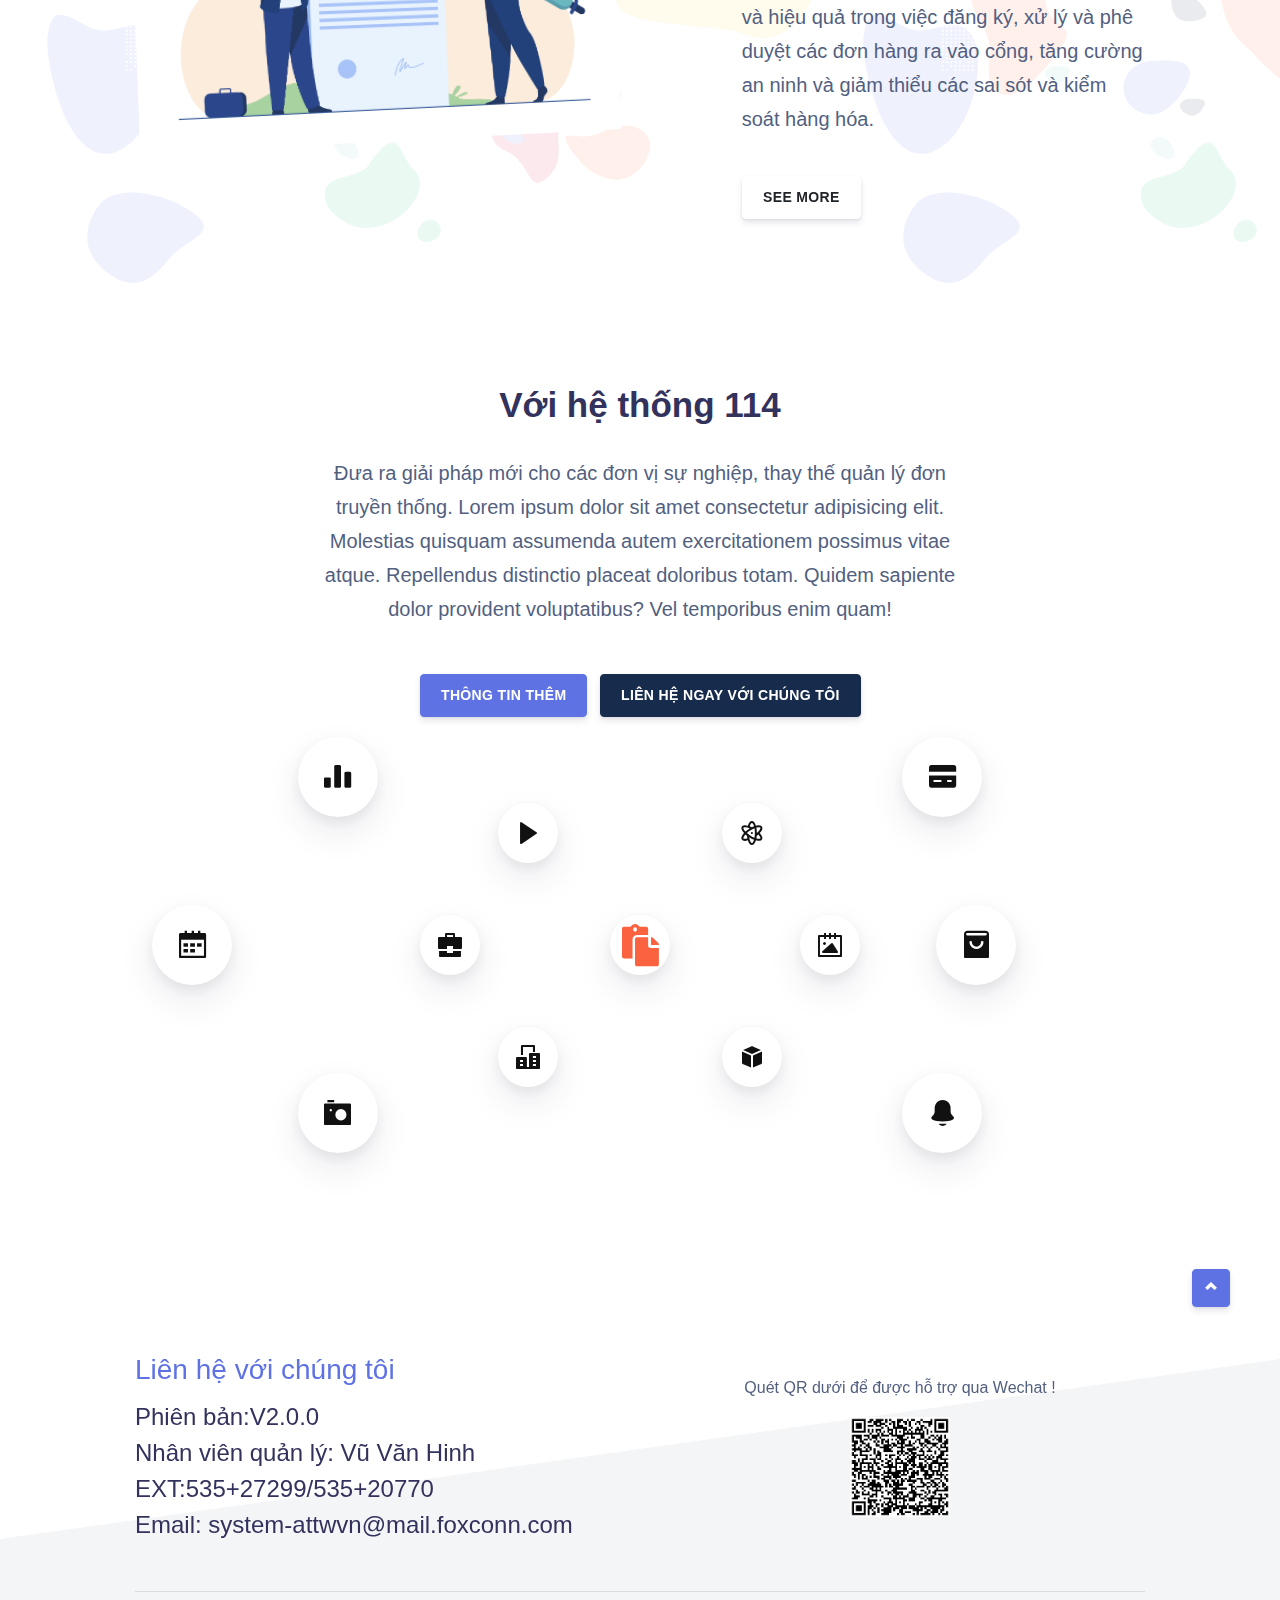
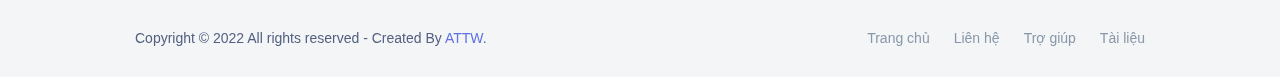
==== commit b37377f9: "sửa lại một chút" ====
--- a/user.html
+++ b/user.html
@@ -94,13 +94,12 @@
           <li class="nav-item dropdown">
             <a href="#" class="nav-link" data-toggle="dropdown" href="#" role="button">
               <i class="ni ni-collection d-lg-none"></i>
-              <span class="nav-link-inner--text">Examples</span>
+              <span class="nav-link-inner--text">Danh sách</span>
             </a>
             <div class="dropdown-menu">
-              <a href="./examples/landing.html" class="dropdown-item">Landing</a>
-              <a href="./examples/profile.html" class="dropdown-item">Profile</a>
-              <a href="./examples/login.html" class="dropdown-item">Login</a>
-              <a href="./examples/register.html" class="dropdown-item">Register</a>
+              <a href="./examples/landing.html" class="dropdown-item">Ecusweb</a>
+              <a href="./examples/profile.html" class="dropdown-item">Trợ giúp</a>
+              <a href="./examples/login.html" class="dropdown-item">Liên hệ</a>              
             </div>
           </li>
         </ul>
@@ -127,34 +126,24 @@
   <!-- End Navbar -->
   <div class="wrapper">
     <div class="section section-hero section-shaped">
-      <div class="shape shape-style-1 shape-primary">
-        <span class="span-150"></span>
-        <span class="span-50"></span>
-        <span class="span-50"></span>
-        <span class="span-75"></span>
-        <span class="span-100"></span>
-        <span class="span-75"></span>
-        <span class="span-50"></span>
-        <span class="span-100"></span>
-        <span class="span-50"></span>
-        <span class="span-100"></span>
-      </div>
+      <div class="shape" style="  filter: blur(5px);
+      -webkit-filter: blur(8px);background-image: url(assets/img/pages/3c759eabceb512eb4ba4.jpg);background-size: cover; background-repeat: no-repeat;"></div>
       <div class="page-header">
         <div class="container shape-container d-flex align-items-center py-lg">
           <div class="col px-0">
             <div class="row align-items-center justify-content-center">
               <div class="col-lg-6 text-center">
                 <div class="col-sm-12">
-                  <h1 class="display-1 ">Hệ thống an toàn 114</h1>
-                </div>
-                <p class="lead text-white">Bắt đầu làm đơn hoặc thông tin hướng dẫn</p>
+                  <h1 class="display-2 text-white ">Hệ thống an toàn 114</h1>
+                </div>
+                <p class="lead text-white">Bắt đầu làm đơn hoặc cần thêm thông tin hướng dẫn</p>
                 <div class="btn-wrapper mt-5">
                   <a href="#" class="btn btn-lg btn-white btn-icon mb-3 mb-sm-0">
-                    <span class="btn-inner--icon"><i class="ni ni-cloud-download-95"></i></span>
+                    <span class="btn-inner--icon"><i class="fas fa-city"></i></span>
                     <span class="btn-inner--text">Trung tâm quản lý</span>
                   </a>
                   <a href="#" class="btn btn-lg btn-github btn-icon mb-3 mb-sm-0" target="_blank">
-                    <span class="btn-inner--icon"><i class="fas fa-info-circle"></i></span>
+                    <span class="btn-inner--icon"><i class="fas fa-sticky-note"></i></span>
                     <span class="btn-inner--text">Đơn môi trường</span>
                   </a>
                 </div>
@@ -186,8 +175,7 @@
                 <ul class="nav nav-pills nav-fill flex-column flex-md-row" id="tabs-icons-text" role="tablist">
                   <li class="nav-item">
                     <a class="nav-link mb-sm-3 mb-md-0 active" id="tabs-icons-text-1-tab" data-toggle="tab"
-                      href="#tabs-icons-text-1" role="tab" aria-controls="tabs-icons-text-1" aria-selected="true"><i
-                        class="ni ni-cloud-upload-96 mr-2"></i>Quyền hạn ký duyệt</a>
+                      href="#tabs-icons-text-1" role="tab" aria-controls="tabs-icons-text-1" aria-selected="true"><i class="fas fa-marker mr-2"></i>Quyền hạn ký duyệt</a>
                   </li>
                   <li class="nav-item">
                     <a class="nav-link mb-sm-3 mb-md-0" id="tabs-icons-text-2-tab" data-toggle="tab"
@@ -211,8 +199,7 @@
                   <div class="tab-content" id="myTabContent">
                     <div class="tab-pane fade show active" id="tabs-icons-text-1" role="tabpanel"
                       aria-labelledby="tabs-icons-text-1-tab">
-                       <p class="description">Raw denim you probably haven't heard of them jean shorts Austin. Nesciunt
-                        tofu stumptown aliqua, retro synth master cleanse.</p>
+                       <p class="description">Kiểm tra quyền hạn ký duyệt các nhà xưởng và khu vực.</p>
                         <div class="input-group mb-3">
                             <div class="input-group-prepend">
                               <label class="input-group-text text-primary" for="inputGroupSelect01">Đơn vị sự nghiệp</label>
@@ -363,28 +350,28 @@
           </div>
         </div>
         <div class="col-lg-5 mb-5 mb-lg-0">
-          <h1 class="font-weight-light">Thống kê ký duyệt đơn</h1>
-          <p class="lead mt-4">Thống kê ký duyệt đơn </p>
+          <h1 class="font-weight-light">Hệ thống an toàn 114</h1>
+          <p class="lead mt-4">Hệ thống 114 là một giải pháp tiên tiến trong việc quản lý và xử lý đơn hàng ra vào cổng .
+            Hệ thống này giúp tăng cường tính chính xác và hiệu quả trong việc đăng ký, xử lý và phê duyệt các đơn hàng ra vào cổng, tăng cường an ninh và giảm thiểu các sai sót và kiểm soát hàng hóa.</p>
           <a href="#"
             class="btn btn-white mt-4">See more</a>
         </div>
       </div>
     </div>
   </div>
-  <div class="section section-lg section-nucleo-icons pb-250">
+  <div class="section section-lg section-nucleo-icons pb-230">
     <div class="container">
       <div class="row justify-content-center">
         <div class="col-lg-8 text-center">
-          <h2 class="display-3">Nucleo Icons</h2>
+          <h2 class="display-3">Với hệ thống 114</h2>
           <p class="lead">
-            The official package contains over 21.000 icons which are looking great in combination with Argon Design
-            System. Make sure you check all of them and use those that you like the most.
+            Đưa ra giải pháp mới cho các đơn vị sự nghiệp, thay thế quản lý đơn truyền thống. Lorem ipsum dolor sit amet consectetur adipisicing elit. Molestias quisquam assumenda autem exercitationem possimus vitae atque. Repellendus distinctio placeat doloribus totam. Quidem sapiente dolor provident voluptatibus? Vel temporibus enim quam!
           </p>
           <div class="btn-wrapper">
-            <a href="https://demos.creative-tim.com/argon-design-system/docs/foundation/icons.html"
-              class="btn btn-primary">View demo icons</a>
-            <a href="https://nucleoapp.com/?ref=1712" target="_blank" rel="nofollow"
-              class="btn btn-default mt-3 mt-md-0">View all icons</a>
+            <a href="#"
+              class="btn btn-primary">Thông tin thêm</a>
+            <a href="#" target="_blank" rel="nofollow"
+              class="btn btn-default mt-3 mt-md-0">Liên hệ ngay với chúng tôi</a>
           </div>
         </div>
       </div>
@@ -392,7 +379,7 @@
         <a href="#" rel="nofollow">
           <div class="icons-container blur-item mt-5 on-screen" data-toggle="on-screen">
             <!-- Center -->
-            <i class="icon ni ni-diamond"></i>
+            <i class="icon icon-sm fas fa-paste"></i>
             <!-- Right 1 -->
             <i class="icon icon-sm ni ni-album-2"></i>
             <i class="icon icon-sm ni ni-app"></i>
